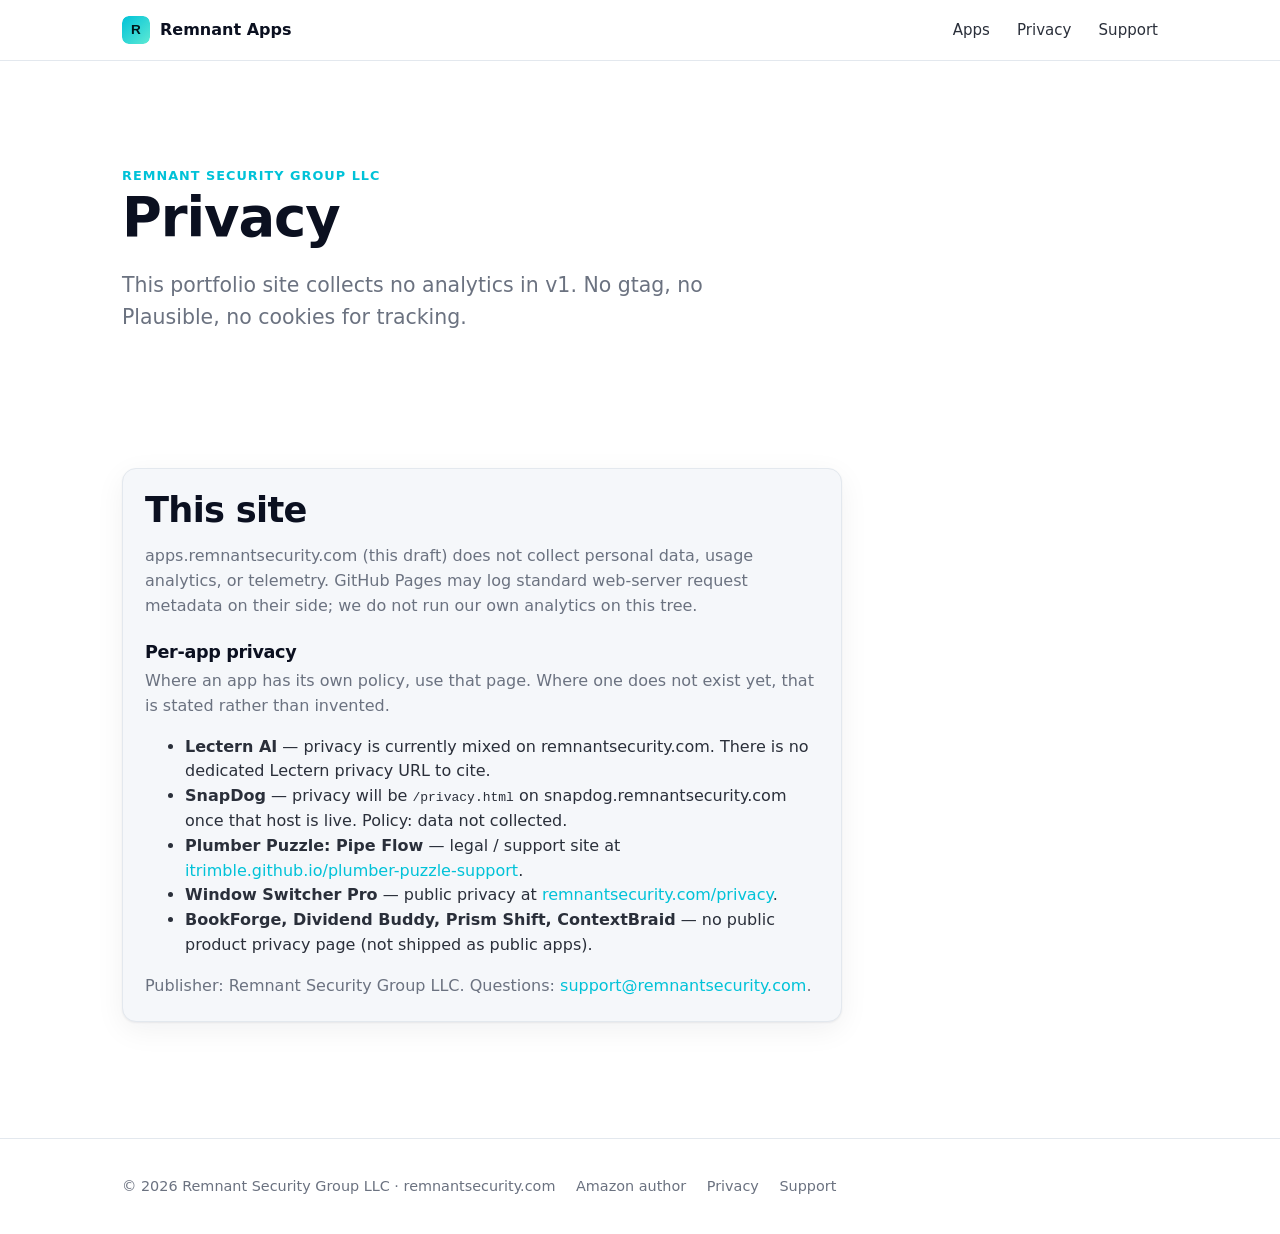
==== privacy.html @ 4778ce85 "Initial apps.remnantsecurity.com portfolio." ====
<!doctype html>
<html lang="en">
<head>
  <meta charset="utf-8">
  <meta name="viewport" content="width=device-width, initial-scale=1">
  <title>Privacy — Remnant Security Apps</title>
  <meta name="description" content="This portfolio site collects no analytics. Per-app privacy pages are linked where they exist. Publisher: Remnant Security Group LLC.">
  <link rel="canonical" href="https://apps.remnantsecurity.com/privacy.html">
  <link rel="icon" href="/favicon.svg" type="image/svg+xml">
  <link rel="stylesheet" href="/styles.css">
  <style>:root{ --accent: #00C2D8; }</style>
  <style>
    .card-top { display:flex; align-items:center; justify-content:space-between; gap:10px; margin-bottom:10px; flex-wrap:wrap; }
    .card h3 { margin:0; }
    .card .meta { color:var(--muted); font-size:.9rem; margin:.35em 0 .7em; }
    .card .actions { margin-top:14px; }
    .note { color:var(--muted); font-size:.95rem; max-width:62ch; }
    .draft { margin:18px 0 0; padding:10px 14px; border:1px dashed var(--border); border-radius:10px; color:var(--muted); font-size:.88rem; }
  </style>
  <meta property="og:title" content="Privacy — Remnant Security Apps">
  <meta property="og:description" content="This portfolio site collects no analytics. Per-app privacy pages are linked where they exist. Publisher: Remnant Security Group LLC.">
  <meta property="og:image" content="https://apps.remnantsecurity.com/og.svg">
  <meta property="og:url" content="https://apps.remnantsecurity.com/privacy.html">
  <meta name="twitter:card" content="summary_large_image">
</head>
<body>
  <nav class="nav"><div class="nav-inner">
    <a class="brand" href="/"><img src="/favicon.svg" alt="">Remnant Apps</a>
    <div class="links">
      <a href="/">Apps</a>
      <a href="/privacy.html">Privacy</a>
      <a href="/support.html">Support</a>
    </div>
  </div></nav>

  <header class="hero"><div class="wrap">
    <span class="eyebrow">Remnant Security Group LLC</span>
    <h1>Privacy</h1>
    <p class="lead">This portfolio site collects no analytics in v1. No gtag, no Plausible, no cookies for tracking.</p>
  </div></header>

  <section style="padding-top:0"><div class="wrap">
    <div class="card" style="max-width:720px">
      <h2>This site</h2>
      <p>apps.remnantsecurity.com (this draft) does not collect personal data, usage analytics, or telemetry. GitHub Pages may log standard web-server request metadata on their side; we do not run our own analytics on this tree.</p>
      <h3 style="margin-top:1.4em">Per-app privacy</h3>
      <p>Where an app has its own policy, use that page. Where one does not exist yet, that is stated rather than invented.</p>
      <ul>
        <li><strong>Lectern AI</strong> — privacy is currently mixed on remnantsecurity.com. There is no dedicated Lectern privacy URL to cite.</li>
        <li><strong>SnapDog</strong> — privacy will be <code>/privacy.html</code> on snapdog.remnantsecurity.com once that host is live. Policy: data not collected.</li>
        <li><strong>Plumber Puzzle: Pipe Flow</strong> — legal / support site at <a href="https://itrimble.github.io/plumber-puzzle-support/">itrimble.github.io/plumber-puzzle-support</a>.</li>
        <li><strong>Window Switcher Pro</strong> — public privacy at <a href="https://remnantsecurity.com/privacy">remnantsecurity.com/privacy</a>.</li>
        <li><strong>BookForge, Dividend Buddy, Prism Shift, ContextBraid</strong> — no public product privacy page (not shipped as public apps).</li>
      </ul>
      <p>Publisher: Remnant Security Group LLC. Questions: <a href="mailto:support@remnantsecurity.com">support@remnantsecurity.com</a>.</p>
    </div>
  </div></section>

  <footer class="footer"><div class="wrap">
    © 2026 Remnant Security Group LLC ·
    <a href="https://remnantsecurity.com">remnantsecurity.com</a>
    <a href="https://www.amazon.com/stores/author/B0BRL7WV64">Amazon author</a>
    <a href="/privacy.html">Privacy</a>
    <a href="/support.html">Support</a>
  </div></footer>
</body>
</html>
---- styles.css ----
/* ============================================================================
   Remnant Security — shared app-site design system (one stylesheet, all apps).
   Consistency: every app site uses THIS file unchanged. The only per-app knob is
   --accent (set it in a tiny inline <style> or a 1-line override). Light + dark.
   Replaces the two drifted token sets (App Switcher Pro cyan vs. old Apple grey).
   ========================================================================== */
:root {
  --accent: #00C2D8;            /* per-app override; default = Remnant cyan      */
  --accent-ink: #00181c;        /* text on accent buttons                        */
  --bg: #ffffff;
  --panel: #f5f7fa;
  --soft: #eef2f6;
  --ink: #0b1020;               /* headings / primary text                       */
  --text: #2a2f3a;             /* body text                                     */
  --muted: #6b7280;            /* secondary                                     */
  --border: #e3e8ee;
  --radius: 14px;
  --maxw: 1080px;
  --font: -apple-system, BlinkMacSystemFont, "SF Pro Display", "SF Pro Text", Inter, system-ui, sans-serif;
  --shadow: 0 1px 2px rgba(11,16,32,.06), 0 8px 30px rgba(11,16,32,.06);
}
@media (prefers-color-scheme: dark) {
  :root {
    --bg: #0b1020; --panel: #12172a; --soft: #161d33; --ink: #f3f6fc;
    --text: #d4dae8; --muted: #95a0b5; --border: #232c46;
    --shadow: 0 1px 2px rgba(0,0,0,.4), 0 10px 40px rgba(0,0,0,.35);
  }
}
* { box-sizing: border-box; }
html { scroll-behavior: smooth; }
body { margin: 0; font-family: var(--font); color: var(--text); background: var(--bg);
  -webkit-font-smoothing: antialiased; line-height: 1.55; }
h1,h2,h3 { color: var(--ink); line-height: 1.1; letter-spacing: -.02em; margin: 0 0 .4em; }
h1 { font-size: clamp(2rem, 4.5vw, 3.4rem); }
h2 { font-size: clamp(1.5rem, 3vw, 2.2rem); }
a { color: var(--accent); text-decoration: none; }
.wrap { max-width: var(--maxw); margin: 0 auto; padding: 0 22px; }

/* nav */
.nav { position: sticky; top: 0; z-index: 10; background: color-mix(in srgb, var(--bg) 86%, transparent);
  backdrop-filter: saturate(160%) blur(14px); border-bottom: 1px solid var(--border); }
.nav-inner { display: flex; align-items: center; justify-content: space-between; height: 60px; max-width: var(--maxw); margin: 0 auto; padding: 0 22px; }
.brand { display: flex; align-items: center; gap: 10px; font-weight: 650; color: var(--ink); }
.brand img { width: 28px; height: 28px; border-radius: 7px; }
.links a { color: var(--text); margin-left: 22px; font-size: .94rem; }
.links a:hover { color: var(--accent); }

/* hero */
.hero { padding: clamp(48px, 8vw, 104px) 0; }
.eyebrow { color: var(--accent); font-weight: 600; font-size: .8rem; text-transform: uppercase; letter-spacing: .08em; }
.lead { font-size: clamp(1.05rem, 1.6vw, 1.3rem); color: var(--muted); max-width: 46ch; margin: .8em 0 1.6em; }
.actions { display: flex; gap: 12px; flex-wrap: wrap; }
.button { display: inline-flex; align-items: center; gap: 8px; padding: 12px 22px; border-radius: 11px;
  font-weight: 600; font-size: .98rem; border: 1px solid transparent; transition: transform .08s ease, opacity .15s; }
.button:active { transform: translateY(1px); }
.button.primary { background: var(--accent); color: var(--accent-ink); }
.button.primary:hover { opacity: .9; }
.button.secondary { background: var(--panel); color: var(--ink); border-color: var(--border); }

/* sections + cards */
section { padding: clamp(40px, 6vw, 80px) 0; }
.grid { display: grid; gap: 18px; grid-template-columns: repeat(auto-fit, minmax(240px, 1fr)); }
.card { background: var(--panel); border: 1px solid var(--border); border-radius: var(--radius);
  padding: 22px; box-shadow: var(--shadow); }
.card h3 { font-size: 1.1rem; }
.card p { color: var(--muted); margin: .4em 0 0; }

/* pricing */
.price { font-size: 2.6rem; font-weight: 700; color: var(--ink); }
.price small { font-size: 1rem; color: var(--muted); font-weight: 500; }

/* footer */
.footer { border-top: 1px solid var(--border); color: var(--muted); font-size: .9rem; padding: 36px 0; margin-top: 40px; }
.footer a { color: var(--muted); margin-right: 16px; }
.footer a:hover { color: var(--accent); }
.badge { display: inline-block; padding: 4px 10px; border-radius: 999px; background: var(--soft);
  border: 1px solid var(--border); color: var(--muted); font-size: .78rem; }
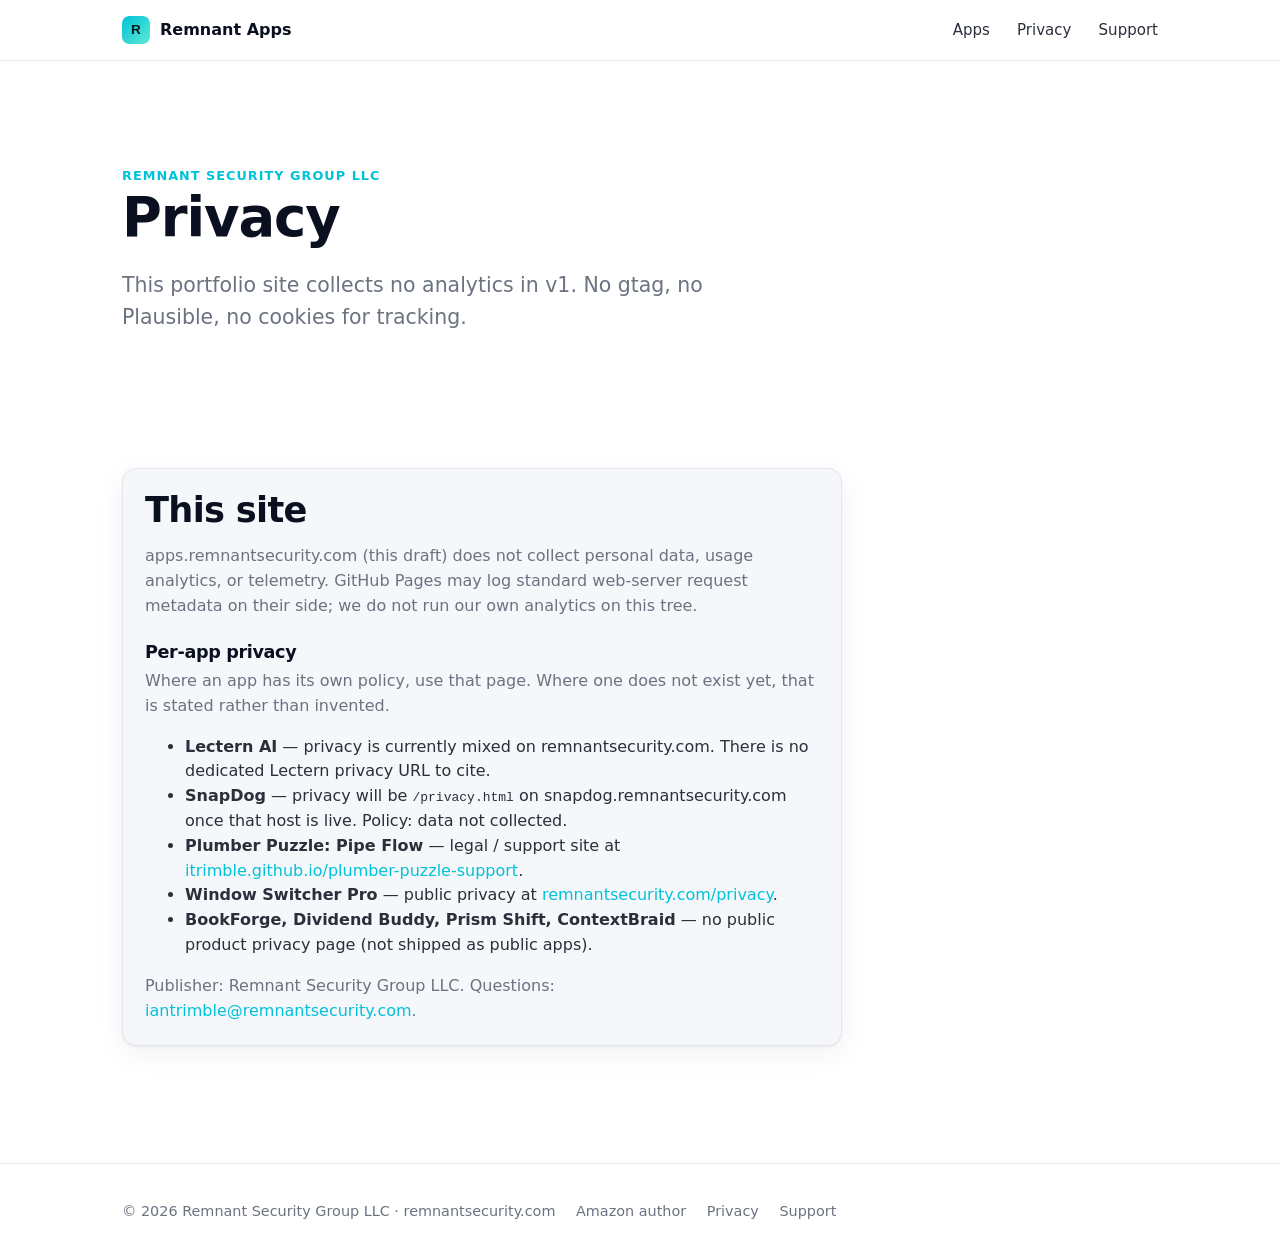
==== commit c6c2fe3b: "chore: route public contact email to iantrimble@remnantsecurity.com" ====
--- a/privacy.html
+++ b/privacy.html
@@ -52,7 +52,7 @@
         <li><strong>Window Switcher Pro</strong> — public privacy at <a href="https://remnantsecurity.com/privacy">remnantsecurity.com/privacy</a>.</li>
         <li><strong>BookForge, Dividend Buddy, Prism Shift, ContextBraid</strong> — no public product privacy page (not shipped as public apps).</li>
       </ul>
-      <p>Publisher: Remnant Security Group LLC. Questions: <a href="mailto:support@remnantsecurity.com">support@remnantsecurity.com</a>.</p>
+      <p>Publisher: Remnant Security Group LLC. Questions: <a href="mailto:iantrimble@remnantsecurity.com">iantrimble@remnantsecurity.com</a>.</p>
     </div>
   </div></section>
 
@@ -63,5 +63,5 @@
     <a href="/privacy.html">Privacy</a>
     <a href="/support.html">Support</a>
   </div></footer>
-</body>
+<script src="/posthog.js"></script></body>
 </html>
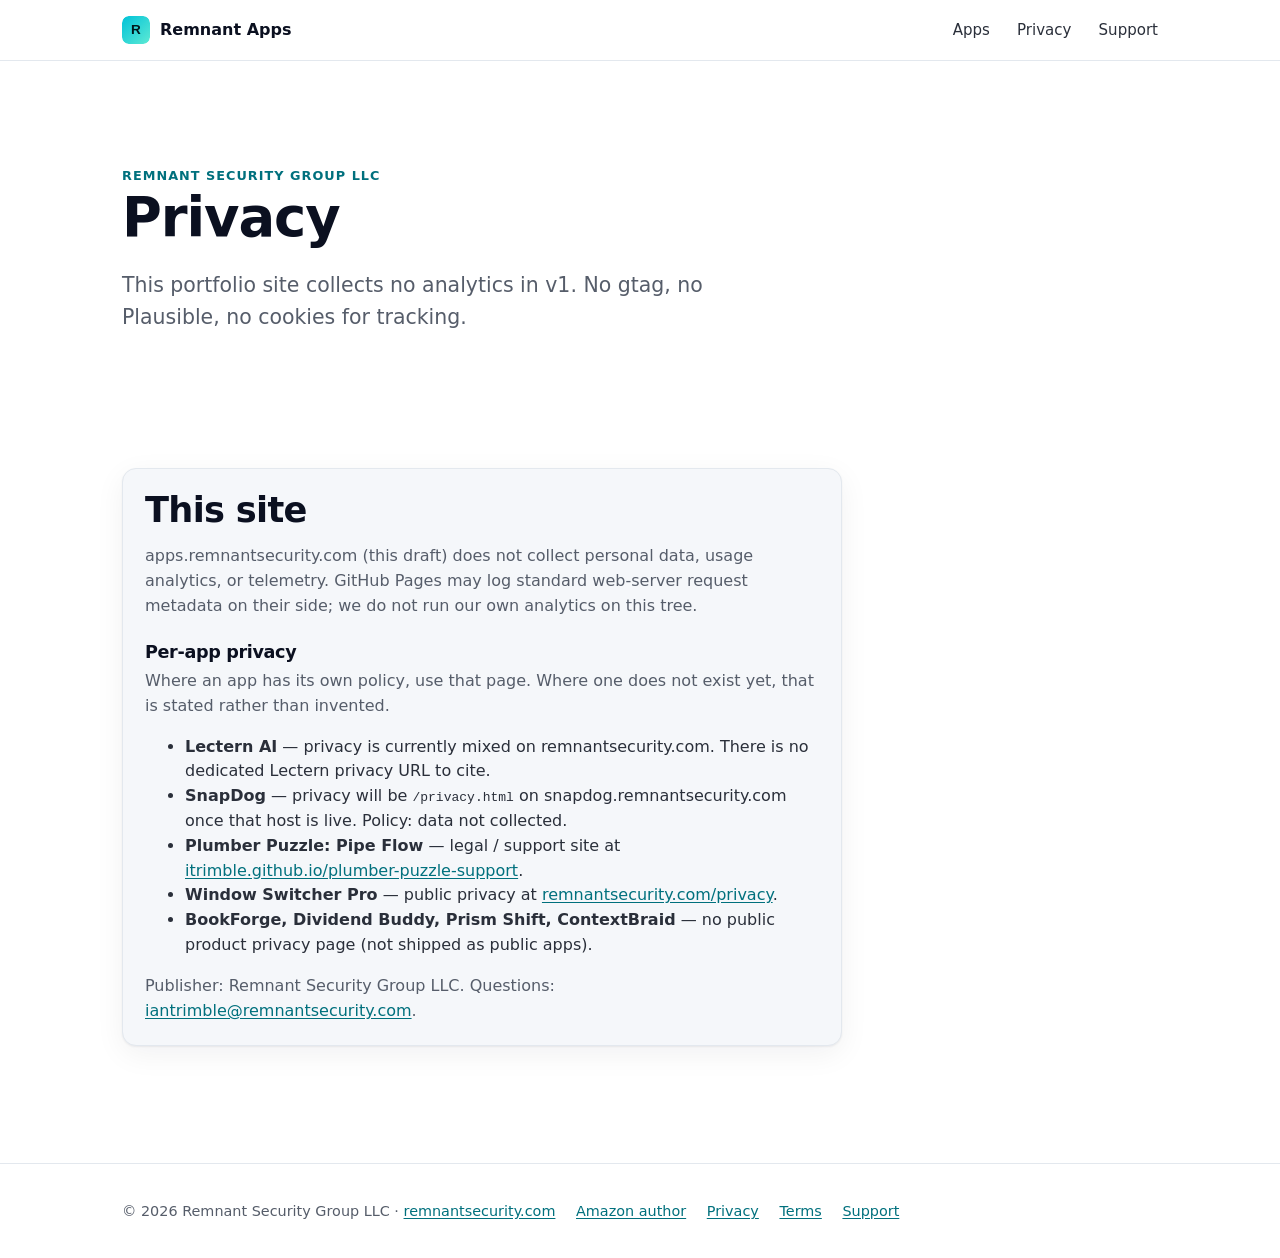
==== commit 4f565b1c: "Apps hub polish: Apple badges, terms, icons, 404, a11y" ====
--- a/privacy.html
+++ b/privacy.html
@@ -22,6 +22,8 @@
   <meta property="og:image" content="https://apps.remnantsecurity.com/og.svg">
   <meta property="og:url" content="https://apps.remnantsecurity.com/privacy.html">
   <meta name="twitter:card" content="summary_large_image">
+<link rel="apple-touch-icon" href="/apple-touch-icon.png">
+<link rel="icon" href="/favicon.ico" sizes="any">
 </head>
 <body>
   <nav class="nav"><div class="nav-inner">
@@ -61,6 +63,7 @@
     <a href="https://remnantsecurity.com">remnantsecurity.com</a>
     <a href="https://www.amazon.com/stores/author/B0BRL7WV64">Amazon author</a>
     <a href="/privacy.html">Privacy</a>
+    <a href="/terms.html">Terms</a>
     <a href="/support.html">Support</a>
   </div></footer>
 <script src="/posthog.js"></script></body>
--- a/styles.css
+++ b/styles.css
@@ -75,3 +75,9 @@
 .footer a:hover { color: var(--accent); }
 .badge { display: inline-block; padding: 4px 10px; border-radius: 999px; background: var(--soft);
   border: 1px solid var(--border); color: var(--muted); font-size: .78rem; }
+
+/* a11y 2026-10-10: AA contrast for accent text, underlined in-text links, visible focus */
+:root{--muted:#565d6a}
+.eyebrow{color:#00707d}
+p a:not(.button):not(.app-store-badge),li a:not(.button),.meta a,.footer a{color:#00707d;text-decoration:underline;text-underline-offset:2px}
+a:focus-visible,button:focus-visible,summary:focus-visible,[tabindex]:focus-visible{outline:3px solid currentColor;outline-offset:3px;border-radius:4px}
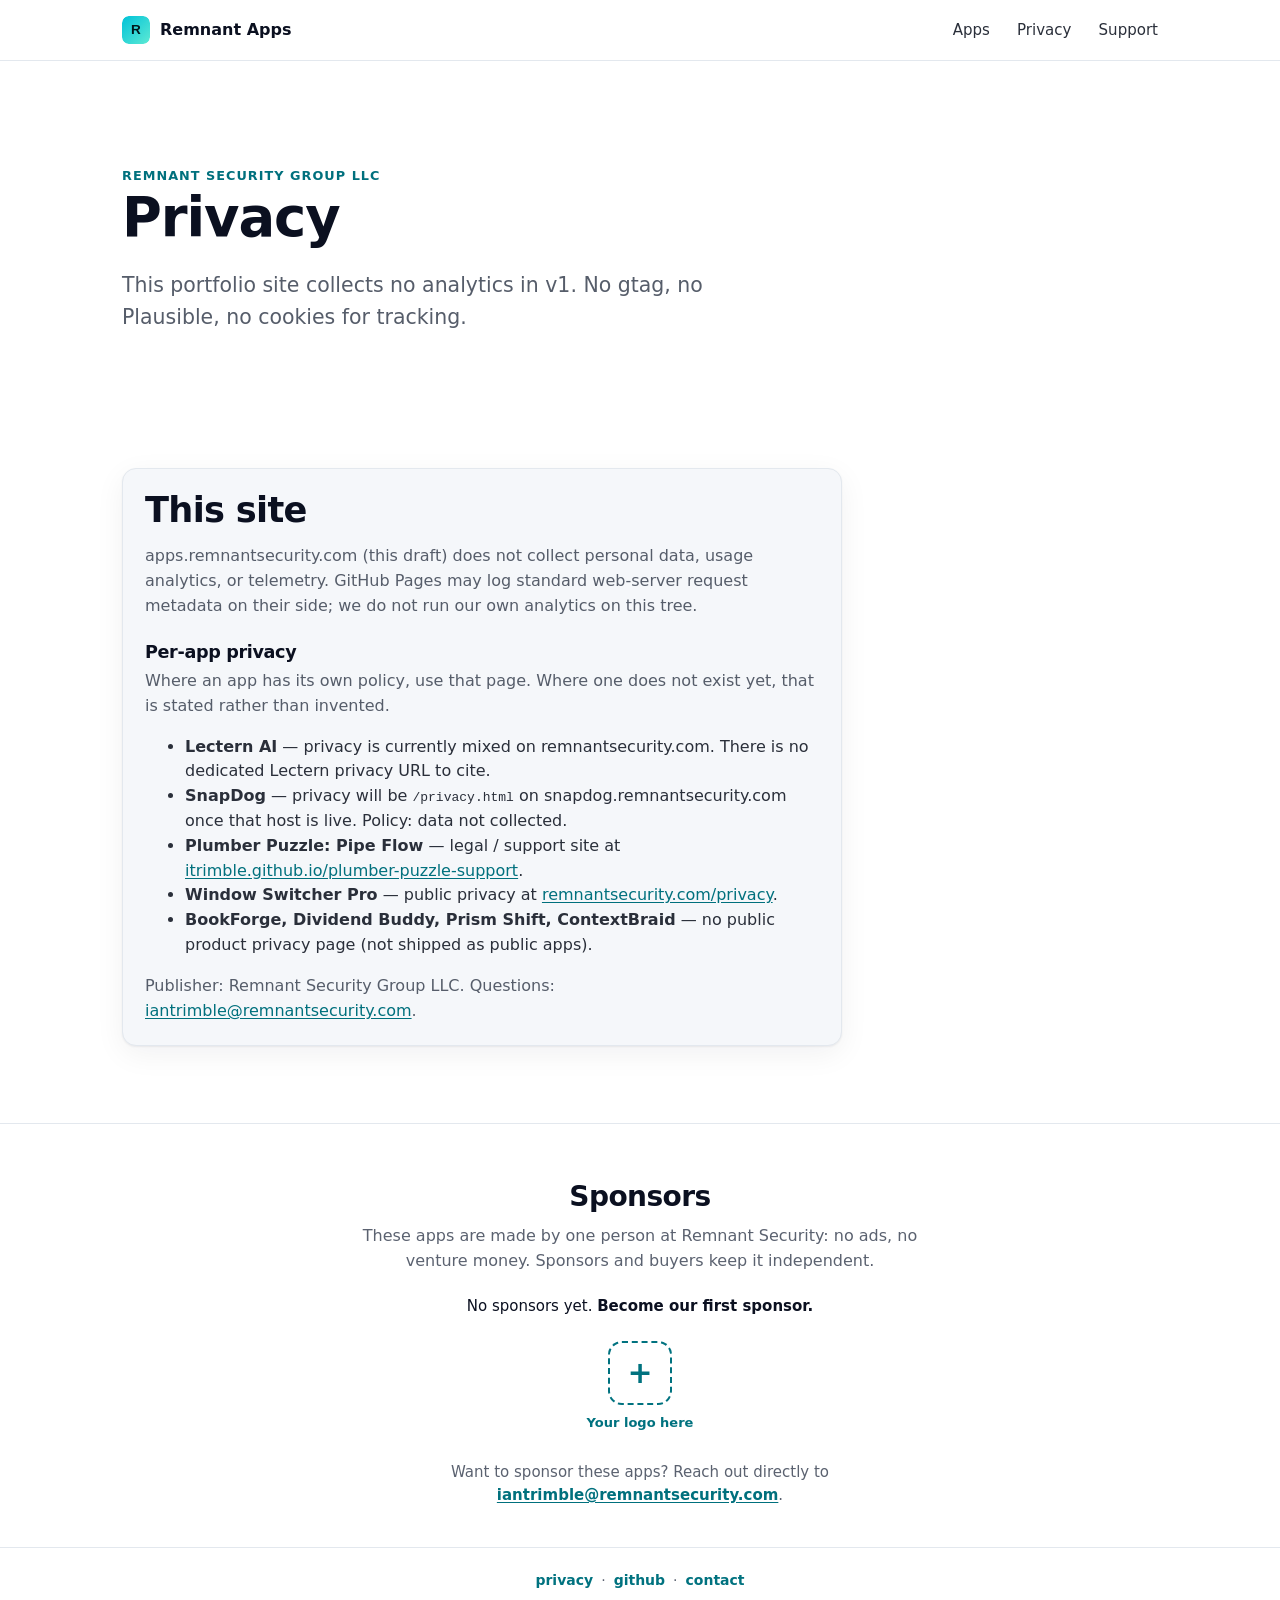
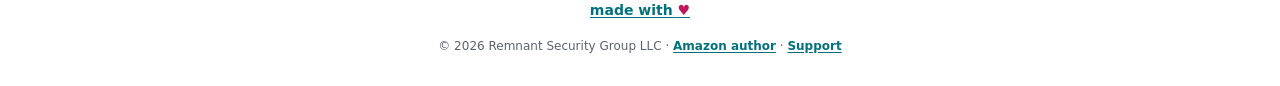
==== commit 58df437a: "Add Sponsors section + minimal footer (sponsors-live=false)" ====
--- a/privacy.html
+++ b/privacy.html
@@ -22,8 +22,7 @@
   <meta property="og:image" content="https://apps.remnantsecurity.com/og.svg">
   <meta property="og:url" content="https://apps.remnantsecurity.com/privacy.html">
   <meta name="twitter:card" content="summary_large_image">
-<link rel="apple-touch-icon" href="/apple-touch-icon.png">
-<link rel="icon" href="/favicon.ico" sizes="any">
+<link rel="stylesheet" href="/sponsors.css">
 </head>
 <body>
   <nav class="nav"><div class="nav-inner">
@@ -58,13 +57,19 @@
     </div>
   </div></section>
 
-  <footer class="footer"><div class="wrap">
-    © 2026 Remnant Security Group LLC ·
-    <a href="https://remnantsecurity.com">remnantsecurity.com</a>
-    <a href="https://www.amazon.com/stores/author/B0BRL7WV64">Amazon author</a>
-    <a href="/privacy.html">Privacy</a>
-    <a href="/terms.html">Terms</a>
-    <a href="/support.html">Support</a>
-  </div></footer>
+  <!-- TODO(sponsors): flip data-sponsors-live to "true" when https://github.com/sponsors/itrimble is live -->
+<section class="sp sp-sponsors" data-sponsors-live="false" aria-labelledby="sp-h"><div class="sp-wrap">
+  <h2 id="sp-h">Sponsors</h2>
+  <p class="sp-indie">These apps are made by one person at Remnant Security: no ads, no venture money. Sponsors and buyers keep it independent.</p>
+  <p class="sp-empty">No sponsors yet. <strong>Become our first sponsor.</strong></p>
+  <ul class="sp-row"><li><a class="sp-tile" href="mailto:iantrimble@remnantsecurity.com?subject=Remnant%20apps%20sponsorship" data-live-href="https://github.com/sponsors/itrimble" aria-label="Your logo here: become the first sponsor of these apps"><span class="sp-slot" aria-hidden="true">+</span><span>Your logo here</span></a></li></ul>
+  <p class="sp-cta">Want to sponsor these apps? <span data-show-when="live">Use <a href="mailto:iantrimble@remnantsecurity.com?subject=Remnant%20apps%20sponsorship" data-live-href="https://github.com/sponsors/itrimble">GitHub Sponsors</a> or reach</span><span data-show-when="pending">Reach</span> out directly to <a href="mailto:iantrimble@remnantsecurity.com?subject=Remnant%20apps%20sponsorship">iantrimble@remnantsecurity.com</a>.</p>
+</div></section>
+<footer class="sp sp-foot"><div class="sp-wrap">
+  <nav aria-label="Footer"><a href="/privacy.html">privacy</a><span aria-hidden="true">·</span><a href="https://github.com/itrimble/apps-site" rel="noopener">github</a><span aria-hidden="true">·</span><a href="mailto:iantrimble@remnantsecurity.com">contact</a></nav>
+  <p class="sp-made"><a href="https://remnantsecurity.com">made with <span class="sp-heart" aria-hidden="true">♥</span><span class="sp-sr">love</span></a></p>
+  <p class="sp-legal"><span class="sp-nw">© 2026 Remnant Security Group LLC</span> · <span class="sp-nw"><a href="https://www.amazon.com/stores/author/B0BRL7WV64">Amazon author</a></span> · <span class="sp-nw"><a href="/support.html">Support</a></span></p>
+</div></footer>
+<script src="/sponsors.js"></script>
 <script src="/posthog.js"></script></body>
 </html>
--- a/sponsors.css
+++ b/sponsors.css
@@ -0,0 +1,26 @@
+/* Sponsors section + minimal footer (Handy-style). All classes prefixed sp- to avoid clashes. */
+.sp{--sp-link:#00727f;--sp-ink:#0b1020;--sp-muted:#5b6270;--sp-line:#e3e8ee;--sp-tile:#fff;--sp-heart:#be185d}
+@media (prefers-color-scheme: dark){.sp{--sp-link:#00C2D8;--sp-ink:#f5f7fa;--sp-muted:#a7b0bf;--sp-line:#232a3d;--sp-tile:#121a2e;--sp-heart:#f472b6}}
+.sp-wrap{max-width:1080px;margin:0 auto;padding:0 24px;box-sizing:border-box}
+.sp-sponsors{padding:56px 0 40px;border-top:1px solid var(--sp-line);text-align:center;font-family:inherit}
+.sp-sponsors h2{margin:0 0 10px;font-size:28px;line-height:1.2;letter-spacing:-.02em;color:var(--sp-ink)}
+.sp-indie{max-width:560px;margin:0 auto 22px;color:var(--sp-muted);font-size:16px;line-height:1.55}
+.sp-empty{margin:0 0 16px;color:var(--sp-ink);font-size:15px}
+.sp-row{display:flex;justify-content:center;flex-wrap:wrap;gap:20px;margin:0 0 22px;padding:0;list-style:none}
+.sp-sponsors a.sp-tile{display:inline-flex;flex-direction:column;align-items:center;gap:8px;margin:0;padding:6px;text-decoration:none;color:var(--sp-link);font-size:13px;font-weight:600;border-radius:14px}
+.sp-slot{width:64px;height:64px;box-sizing:border-box;border:2px dashed var(--sp-link);border-radius:14px;display:flex;align-items:center;justify-content:center;font-size:30px;line-height:1;color:var(--sp-link);background:var(--sp-tile)}
+.sp-tile:hover .sp-slot{border-style:solid}
+.sp-cta{margin:0 auto;max-width:600px;color:var(--sp-muted);font-size:15px;line-height:1.55}
+.sp a{color:var(--sp-link);font-weight:600;margin:0;padding:0;display:inline}
+.sp a:focus-visible{outline:3px solid var(--sp-link);outline-offset:3px;border-radius:6px}
+footer.sp-foot{padding:22px 0 30px;margin:0;color:var(--sp-muted);font-size:13px;border-top:1px solid var(--sp-line);text-align:center}
+.sp-foot nav{display:flex;justify-content:center;flex-wrap:wrap;gap:8px;font-size:14px;margin:0}
+.sp-made{margin:8px 0 14px;font-size:14px}
+.sp-made a{text-decoration:none}
+.sp-heart{color:var(--sp-heart)}
+.sp-legal{font-size:12px;margin:0;line-height:1.7;color:var(--sp-muted)}
+.sp-nw{white-space:nowrap}
+.sp-sr{position:absolute;width:1px;height:1px;overflow:hidden;clip:rect(0 0 0 0);white-space:nowrap}
+[data-show-when="live"]{display:none}
+[data-sponsors-live="true"] [data-show-when="live"]{display:inline}
+[data-sponsors-live="true"] [data-show-when="pending"]{display:none}
